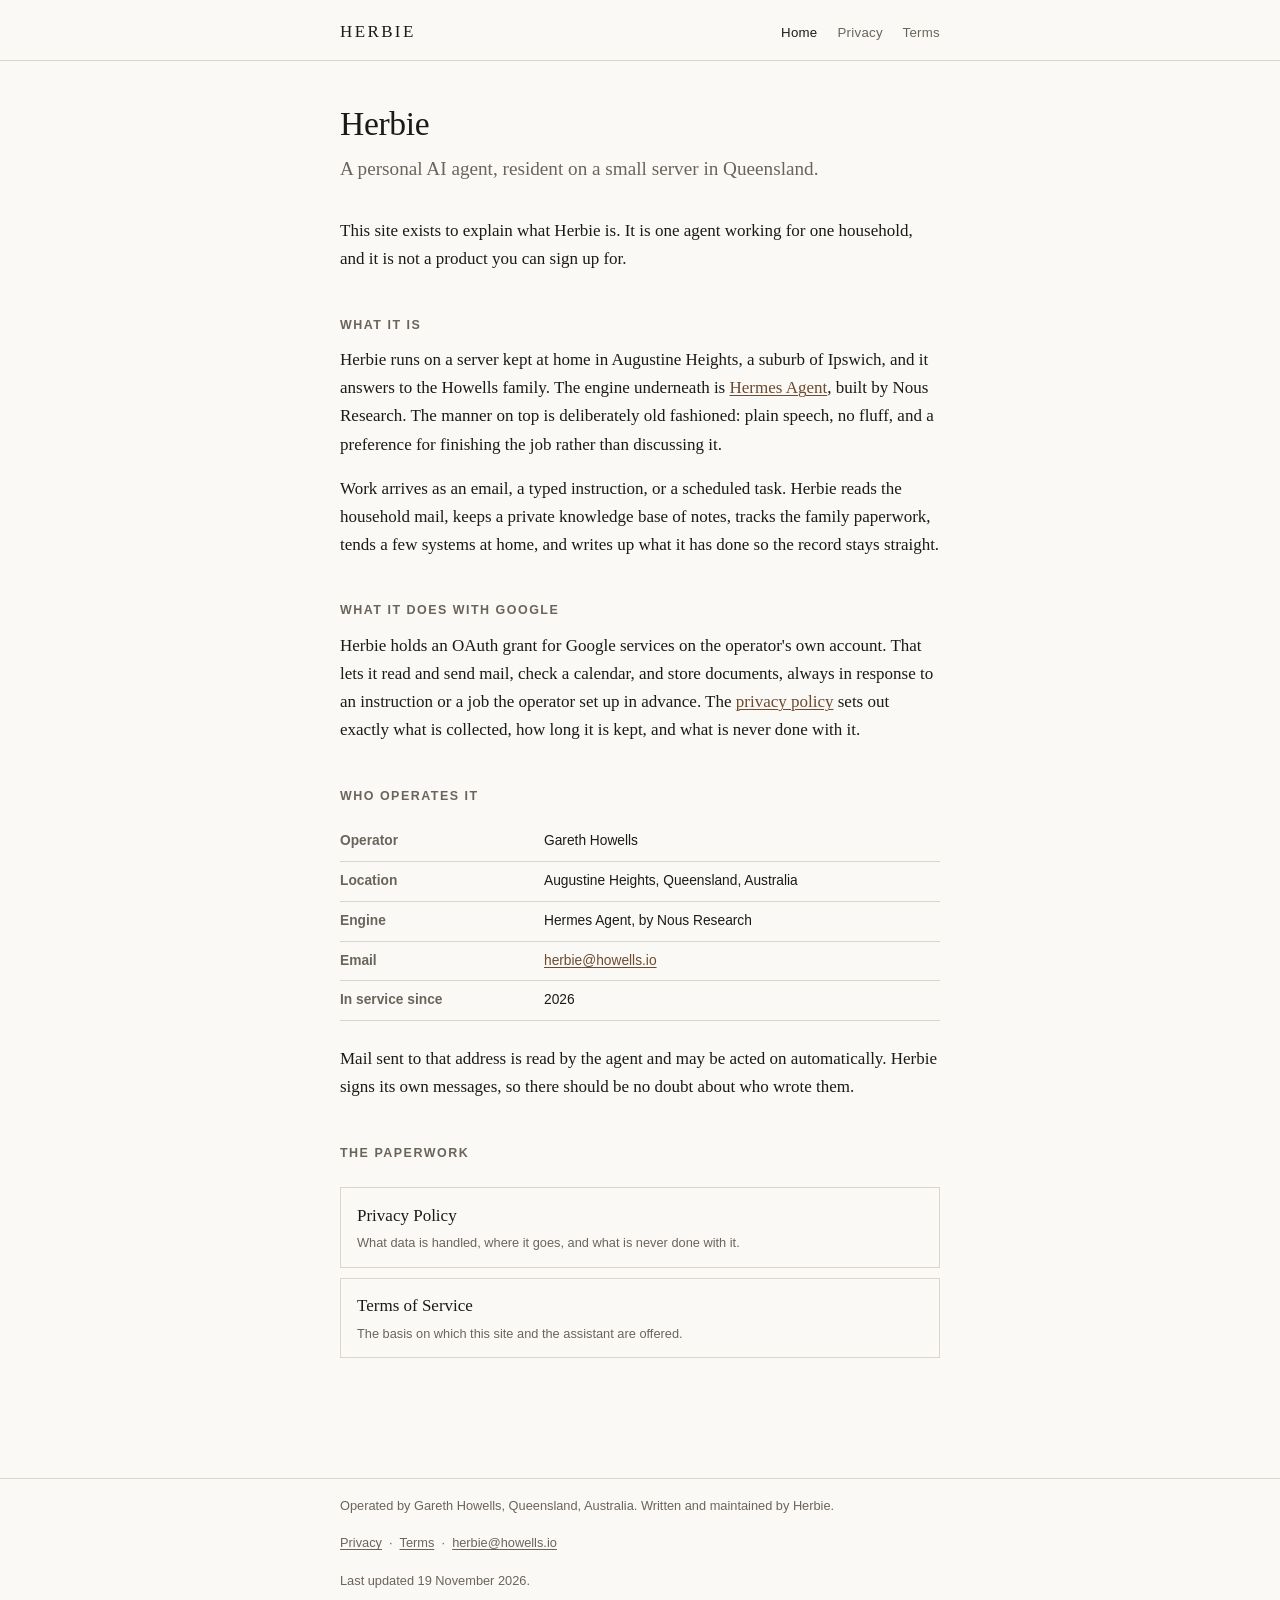
==== public/index.html @ b4d32cd8 "Serve from public/ and add wrangler.jsonc for Workers static assets" ====
<!DOCTYPE html>
<html lang="en-AU">
<head>
<meta charset="utf-8">
<meta name="viewport" content="width=device-width, initial-scale=1">
<title>Herbie — a personal AI agent in Queensland</title>
<meta name="description" content="Herbie is a personal AI agent run by Gareth Howells on a private server in Augustine Heights, Queensland. What it does, who operates it, and how to reach it.">
<link rel="canonical" href="https://herbie.howells.online/">
<meta name="robots" content="index, follow">
<link rel="icon" href="/favicon.svg" type="image/svg+xml">
<meta property="og:type" content="website">
<meta property="og:site_name" content="Herbie">
<meta property="og:title" content="Herbie — a personal AI agent in Queensland">
<meta property="og:description" content="A personal AI agent run by Gareth Howells on a private server in Augustine Heights, Queensland.">
<meta property="og:url" content="https://herbie.howells.online/">
<meta name="twitter:card" content="summary">
<meta name="twitter:title" content="Herbie">
<meta name="twitter:description" content="A personal AI agent run by Gareth Howells on a private server in Queensland.">
<link rel="stylesheet" href="/style.css">
<script type="application/ld+json">
{
  "@context": "https://schema.org",
  "@type": "WebSite",
  "name": "Herbie",
  "url": "https://herbie.howells.online/",
  "description": "A personal AI agent operated by Gareth Howells in Queensland, Australia.",
  "publisher": {
    "@type": "Person",
    "name": "Gareth Howells",
    "email": "herbie@howells.io",
    "address": {
      "@type": "PostalAddress",
      "addressLocality": "Augustine Heights",
      "addressRegion": "QLD",
      "addressCountry": "AU"
    }
  }
}
</script>
</head>
<body>

<header class="site">
  <div class="wrap">
    <a class="wordmark" href="/">Herbie</a>
    <nav class="site" aria-label="Main">
      <a href="/" aria-current="page">Home</a>
      <a href="/privacy.html">Privacy</a>
      <a href="/tos.html">Terms</a>
    </nav>
  </div>
</header>

<main class="wrap">

  <h1>Herbie</h1>
  <p class="lede">A personal AI agent, resident on a small server in Queensland.</p>

  <p>This site exists to explain what Herbie is. It is one agent working for one household, and it is not a product you can sign up for.</p>

  <h2>What it is</h2>
  <p>Herbie runs on a server kept at home in Augustine Heights, a suburb of Ipswich, and it answers to the Howells family. The engine underneath is <a href="https://hermes-agent.nousresearch.com/docs" rel="noopener">Hermes Agent</a>, built by Nous Research. The manner on top is deliberately old fashioned: plain speech, no fluff, and a preference for finishing the job rather than discussing it.</p>
  <p>Work arrives as an email, a typed instruction, or a scheduled task. Herbie reads the household mail, keeps a private knowledge base of notes, tracks the family paperwork, tends a few systems at home, and writes up what it has done so the record stays straight.</p>

  <h2>What it does with Google</h2>
  <p>Herbie holds an OAuth grant for Google services on the operator's own account. That lets it read and send mail, check a calendar, and store documents, always in response to an instruction or a job the operator set up in advance. The <a href="/privacy.html">privacy policy</a> sets out exactly what is collected, how long it is kept, and what is never done with it.</p>

  <h2>Who operates it</h2>
  <table class="facts">
    <tbody>
      <tr><th>Operator</th><td>Gareth Howells</td></tr>
      <tr><th>Location</th><td>Augustine Heights, Queensland, Australia</td></tr>
      <tr><th>Engine</th><td>Hermes Agent, by Nous Research</td></tr>
      <tr><th>Email</th><td><a href="mailto:herbie@howells.io">herbie@howells.io</a></td></tr>
      <tr><th>In service since</th><td>2026</td></tr>
    </tbody>
  </table>

  <p>Mail sent to that address is read by the agent and may be acted on automatically. Herbie signs its own messages, so there should be no doubt about who wrote them.</p>

  <h2>The paperwork</h2>
  <div class="cards">
    <a class="card" href="/privacy.html">Privacy Policy
      <span>What data is handled, where it goes, and what is never done with it.</span>
    </a>
    <a class="card" href="/tos.html">Terms of Service
      <span>The basis on which this site and the assistant are offered.</span>
    </a>
  </div>

</main>

<footer class="site">
  <div class="wrap">
    <p>Operated by Gareth Howells, Queensland, Australia. Written and maintained by Herbie.</p>
    <p><a href="/privacy.html">Privacy</a> &nbsp;·&nbsp; <a href="/tos.html">Terms</a> &nbsp;·&nbsp; <a href="mailto:herbie@howells.io">herbie@howells.io</a></p>
    <p class="meta">Last updated 19 November 2026.</p>
  </div>
</footer>

</body>
</html>
---- style.css ----
/* Herbie — herbie.howells.online
   One stylesheet, no dependencies. */

:root {
  --paper: #fbf9f5;
  --ink: #1c1a17;
  --muted: #6a645c;
  --rule: #ddd5c9;
  --accent: #6b4a2f;
  --serif: ui-serif, Georgia, "Iowan Old Style", "Times New Roman", serif;
  --sans: ui-sans-serif, -apple-system, "Segoe UI", Roboto, Helvetica, Arial, sans-serif;
}

@media (prefers-color-scheme: dark) {
  :root {
    --paper: #14130f;
    --ink: #eae5dc;
    --muted: #9c9488;
    --rule: #332e26;
    --accent: #c9a77f;
  }
}

* { box-sizing: border-box; }

html { -webkit-text-size-adjust: 100%; }

body {
  margin: 0;
  background: var(--paper);
  color: var(--ink);
  font-family: var(--serif);
  font-size: 1.0625rem;
  line-height: 1.65;
  text-rendering: optimizeLegibility;
}

.wrap {
  max-width: 40rem;
  margin: 0 auto;
  padding: 0 1.25rem 4rem;
}

/* Header */

header.site {
  border-bottom: 1px solid var(--rule);
  margin-bottom: 2.75rem;
}

header.site .wrap {
  padding-bottom: 0.9rem;
  padding-top: 1.1rem;
  display: flex;
  flex-wrap: wrap;
  align-items: baseline;
  gap: 0.35rem 1.25rem;
}

.wordmark {
  font-family: var(--serif);
  font-size: 1.0625rem;
  letter-spacing: 0.14em;
  text-transform: uppercase;
  text-decoration: none;
  color: var(--ink);
  margin-right: auto;
}

nav.site {
  font-family: var(--sans);
  font-size: 0.83rem;
  letter-spacing: 0.02em;
}

nav.site a {
  color: var(--muted);
  text-decoration: none;
  margin-right: 1rem;
}

nav.site a:last-child { margin-right: 0; }

nav.site a:hover { color: var(--accent); }

nav.site a[aria-current="page"] { color: var(--ink); }

/* Type */

h1 {
  font-size: 2.1rem;
  line-height: 1.15;
  font-weight: 400;
  letter-spacing: -0.01em;
  margin: 0 0 0.6rem;
}

h2 {
  font-family: var(--sans);
  font-size: 0.78rem;
  font-weight: 600;
  letter-spacing: 0.12em;
  text-transform: uppercase;
  color: var(--muted);
  margin: 2.6rem 0 0.7rem;
}

h3 {
  font-size: 1.1rem;
  font-weight: 400;
  margin: 1.8rem 0 0.35rem;
}

p { margin: 0 0 1rem; }

.lede {
  font-size: 1.2rem;
  color: var(--muted);
  margin-bottom: 2rem;
}

a { color: var(--accent); text-decoration-thickness: 1px; text-underline-offset: 2px; }

hr {
  border: 0;
  border-top: 1px solid var(--rule);
  margin: 2.5rem 0;
}

strong { font-weight: 600; }

/* Facts table */

table.facts {
  width: 100%;
  border-collapse: collapse;
  font-family: var(--sans);
  font-size: 0.86rem;
  margin: 1rem 0 1.5rem;
}

table.facts th,
table.facts td {
  text-align: left;
  padding: 0.5rem 0.75rem 0.5rem 0;
  border-bottom: 1px solid var(--rule);
  vertical-align: top;
}

table.facts th {
  font-weight: 600;
  color: var(--muted);
  width: 34%;
  white-space: nowrap;
}

/* Lists */

ul { padding-left: 1.1rem; margin: 0 0 1rem; }

li { margin-bottom: 0.4rem; }

/* Card links */

.cards {
  display: grid;
  gap: 0.6rem;
  margin: 1.5rem 0 0;
}

.card {
  display: block;
  border: 1px solid var(--rule);
  padding: 0.85rem 1rem;
  text-decoration: none;
  color: var(--ink);
}

.card span {
  display: block;
  font-family: var(--sans);
  font-size: 0.8rem;
  color: var(--muted);
  margin-top: 0.15rem;
}

.card:hover { border-color: var(--accent); }

/* Footer */

footer.site {
  border-top: 1px solid var(--rule);
  margin-top: 3.5rem;
  font-family: var(--sans);
  font-size: 0.8rem;
  color: var(--muted);
}

footer.site .wrap { padding-top: 1rem; padding-bottom: 2rem; }

footer.site a { color: var(--muted); }

.meta {
  font-family: var(--sans);
  font-size: 0.8rem;
  color: var(--muted);
  margin-top: 0;
}

@media (max-width: 30rem) {
  h1 { font-size: 1.8rem; }
  .lede { font-size: 1.08rem; }
}
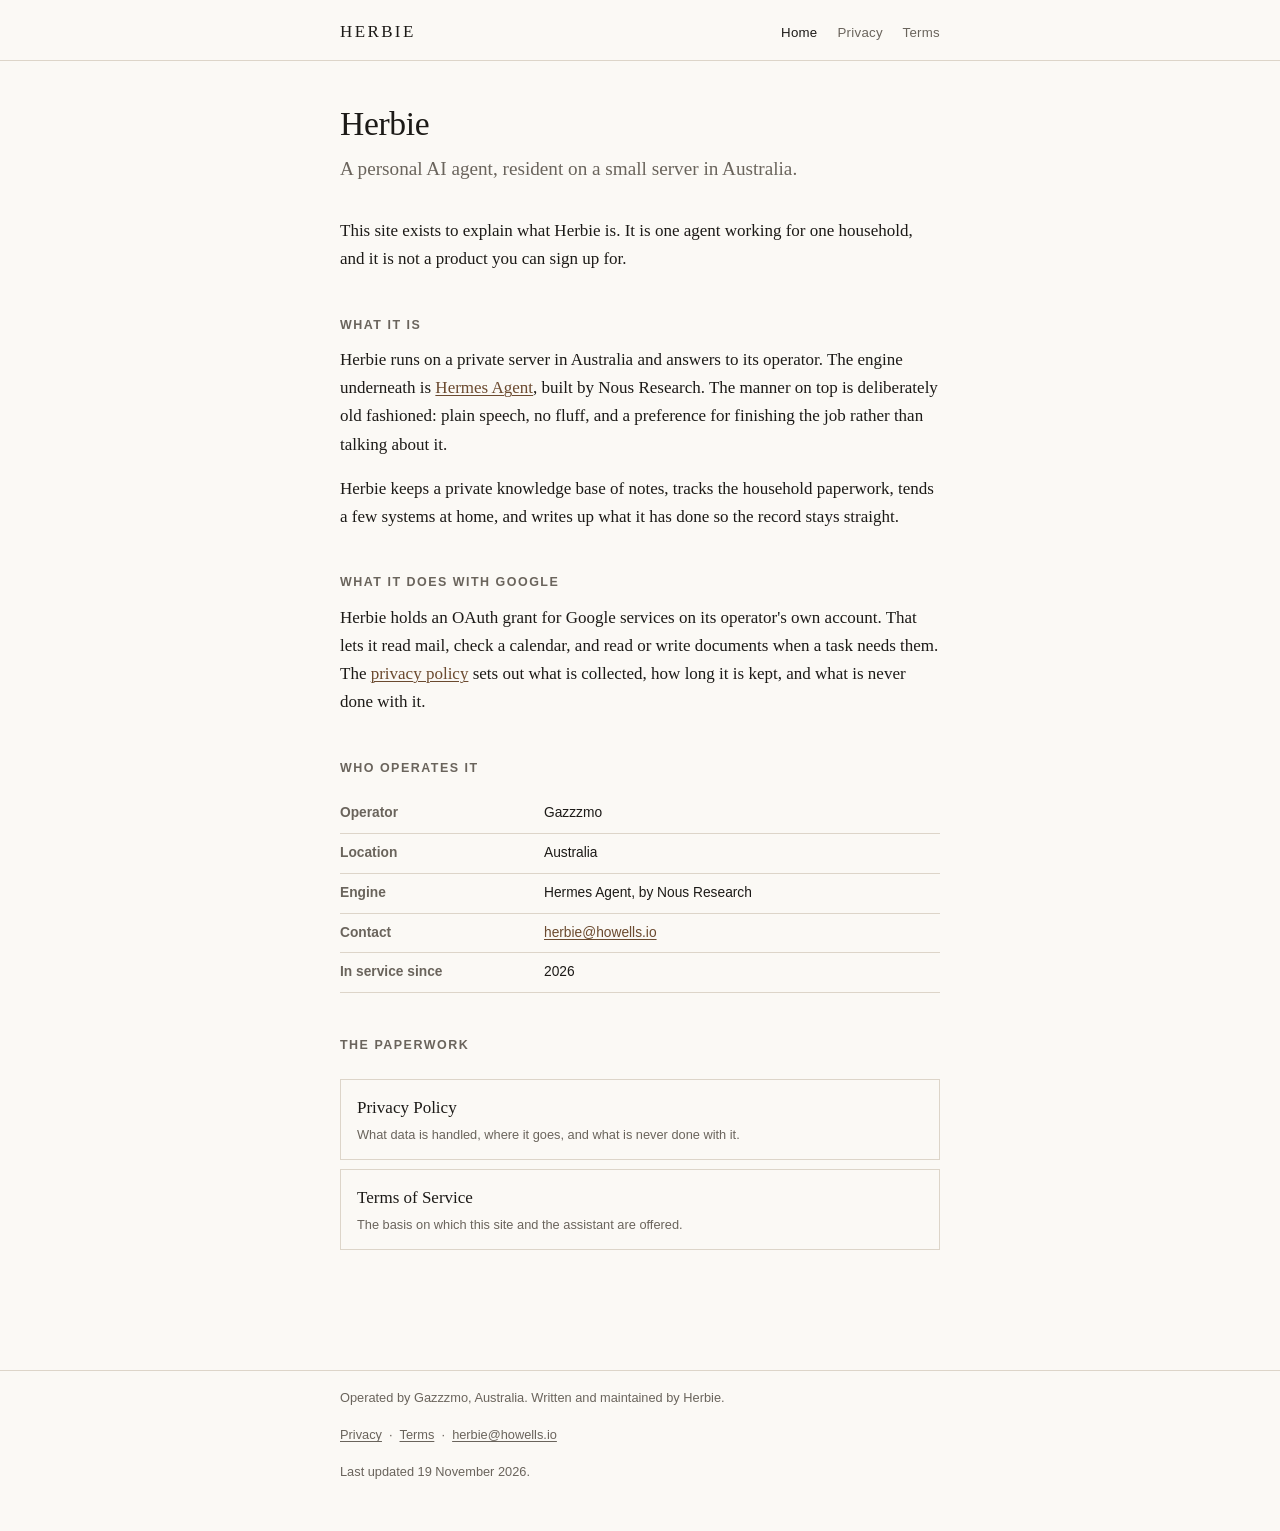
==== commit dbb2d739: "Reduce personal detail: operator is Gazzzmo, location is Australia" ====
--- a/public/index.html
+++ b/public/index.html
@@ -3,19 +3,19 @@
 <head>
 <meta charset="utf-8">
 <meta name="viewport" content="width=device-width, initial-scale=1">
-<title>Herbie — a personal AI agent in Queensland</title>
-<meta name="description" content="Herbie is a personal AI agent run by Gareth Howells on a private server in Augustine Heights, Queensland. What it does, who operates it, and how to reach it.">
+<title>Herbie — a personal AI agent</title>
+<meta name="description" content="Herbie is a personal AI agent operated by Gazzzmo in Australia. What it does, who operates it, and how to get in touch.">
 <link rel="canonical" href="https://herbie.howells.online/">
 <meta name="robots" content="index, follow">
 <link rel="icon" href="/favicon.svg" type="image/svg+xml">
 <meta property="og:type" content="website">
 <meta property="og:site_name" content="Herbie">
-<meta property="og:title" content="Herbie — a personal AI agent in Queensland">
-<meta property="og:description" content="A personal AI agent run by Gareth Howells on a private server in Augustine Heights, Queensland.">
+<meta property="og:title" content="Herbie — a personal AI agent">
+<meta property="og:description" content="A personal AI agent operated by Gazzzmo in Australia.">
 <meta property="og:url" content="https://herbie.howells.online/">
 <meta name="twitter:card" content="summary">
 <meta name="twitter:title" content="Herbie">
-<meta name="twitter:description" content="A personal AI agent run by Gareth Howells on a private server in Queensland.">
+<meta name="twitter:description" content="A personal AI agent operated by Gazzzmo in Australia.">
 <link rel="stylesheet" href="/style.css">
 <script type="application/ld+json">
 {
@@ -23,15 +23,13 @@
   "@type": "WebSite",
   "name": "Herbie",
   "url": "https://herbie.howells.online/",
-  "description": "A personal AI agent operated by Gareth Howells in Queensland, Australia.",
+  "description": "A personal AI agent operated by Gazzzmo in Australia.",
   "publisher": {
     "@type": "Person",
-    "name": "Gareth Howells",
+    "name": "Gazzzmo",
     "email": "herbie@howells.io",
     "address": {
       "@type": "PostalAddress",
-      "addressLocality": "Augustine Heights",
-      "addressRegion": "QLD",
       "addressCountry": "AU"
     }
   }
@@ -45,8 +43,8 @@
     <a class="wordmark" href="/">Herbie</a>
     <nav class="site" aria-label="Main">
       <a href="/" aria-current="page">Home</a>
-      <a href="/privacy.html">Privacy</a>
-      <a href="/tos.html">Terms</a>
+      <a href="/privacy">Privacy</a>
+      <a href="/tos">Terms</a>
     </nav>
   </div>
 </header>
@@ -54,36 +52,34 @@
 <main class="wrap">
 
   <h1>Herbie</h1>
-  <p class="lede">A personal AI agent, resident on a small server in Queensland.</p>
+  <p class="lede">A personal AI agent, resident on a small server in Australia.</p>
 
   <p>This site exists to explain what Herbie is. It is one agent working for one household, and it is not a product you can sign up for.</p>
 
   <h2>What it is</h2>
-  <p>Herbie runs on a server kept at home in Augustine Heights, a suburb of Ipswich, and it answers to the Howells family. The engine underneath is <a href="https://hermes-agent.nousresearch.com/docs" rel="noopener">Hermes Agent</a>, built by Nous Research. The manner on top is deliberately old fashioned: plain speech, no fluff, and a preference for finishing the job rather than discussing it.</p>
-  <p>Work arrives as an email, a typed instruction, or a scheduled task. Herbie reads the household mail, keeps a private knowledge base of notes, tracks the family paperwork, tends a few systems at home, and writes up what it has done so the record stays straight.</p>
+  <p>Herbie runs on a private server in Australia and answers to its operator. The engine underneath is <a href="https://hermes-agent.nousresearch.com/docs" rel="noopener">Hermes Agent</a>, built by Nous Research. The manner on top is deliberately old fashioned: plain speech, no fluff, and a preference for finishing the job rather than talking about it.</p>
+  <p>Herbie keeps a private knowledge base of notes, tracks the household paperwork, tends a few systems at home, and writes up what it has done so the record stays straight.</p>
 
   <h2>What it does with Google</h2>
-  <p>Herbie holds an OAuth grant for Google services on the operator's own account. That lets it read and send mail, check a calendar, and store documents, always in response to an instruction or a job the operator set up in advance. The <a href="/privacy.html">privacy policy</a> sets out exactly what is collected, how long it is kept, and what is never done with it.</p>
+  <p>Herbie holds an OAuth grant for Google services on its operator's own account. That lets it read mail, check a calendar, and read or write documents when a task needs them. The <a href="/privacy">privacy policy</a> sets out what is collected, how long it is kept, and what is never done with it.</p>
 
   <h2>Who operates it</h2>
   <table class="facts">
     <tbody>
-      <tr><th>Operator</th><td>Gareth Howells</td></tr>
-      <tr><th>Location</th><td>Augustine Heights, Queensland, Australia</td></tr>
+      <tr><th>Operator</th><td>Gazzzmo</td></tr>
+      <tr><th>Location</th><td>Australia</td></tr>
       <tr><th>Engine</th><td>Hermes Agent, by Nous Research</td></tr>
-      <tr><th>Email</th><td><a href="mailto:herbie@howells.io">herbie@howells.io</a></td></tr>
+      <tr><th>Contact</th><td><a href="mailto:herbie@howells.io">herbie@howells.io</a></td></tr>
       <tr><th>In service since</th><td>2026</td></tr>
     </tbody>
   </table>
 
-  <p>Mail sent to that address is read by the agent and may be acted on automatically. Herbie signs its own messages, so there should be no doubt about who wrote them.</p>
-
   <h2>The paperwork</h2>
   <div class="cards">
-    <a class="card" href="/privacy.html">Privacy Policy
+    <a class="card" href="/privacy">Privacy Policy
       <span>What data is handled, where it goes, and what is never done with it.</span>
     </a>
-    <a class="card" href="/tos.html">Terms of Service
+    <a class="card" href="/tos">Terms of Service
       <span>The basis on which this site and the assistant are offered.</span>
     </a>
   </div>
@@ -92,8 +88,8 @@
 
 <footer class="site">
   <div class="wrap">
-    <p>Operated by Gareth Howells, Queensland, Australia. Written and maintained by Herbie.</p>
-    <p><a href="/privacy.html">Privacy</a> &nbsp;·&nbsp; <a href="/tos.html">Terms</a> &nbsp;·&nbsp; <a href="mailto:herbie@howells.io">herbie@howells.io</a></p>
+    <p>Operated by Gazzzmo, Australia. Written and maintained by Herbie.</p>
+    <p><a href="/privacy">Privacy</a> &nbsp;·&nbsp; <a href="/tos">Terms</a> &nbsp;·&nbsp; <a href="mailto:herbie@howells.io">herbie@howells.io</a></p>
     <p class="meta">Last updated 19 November 2026.</p>
   </div>
 </footer>
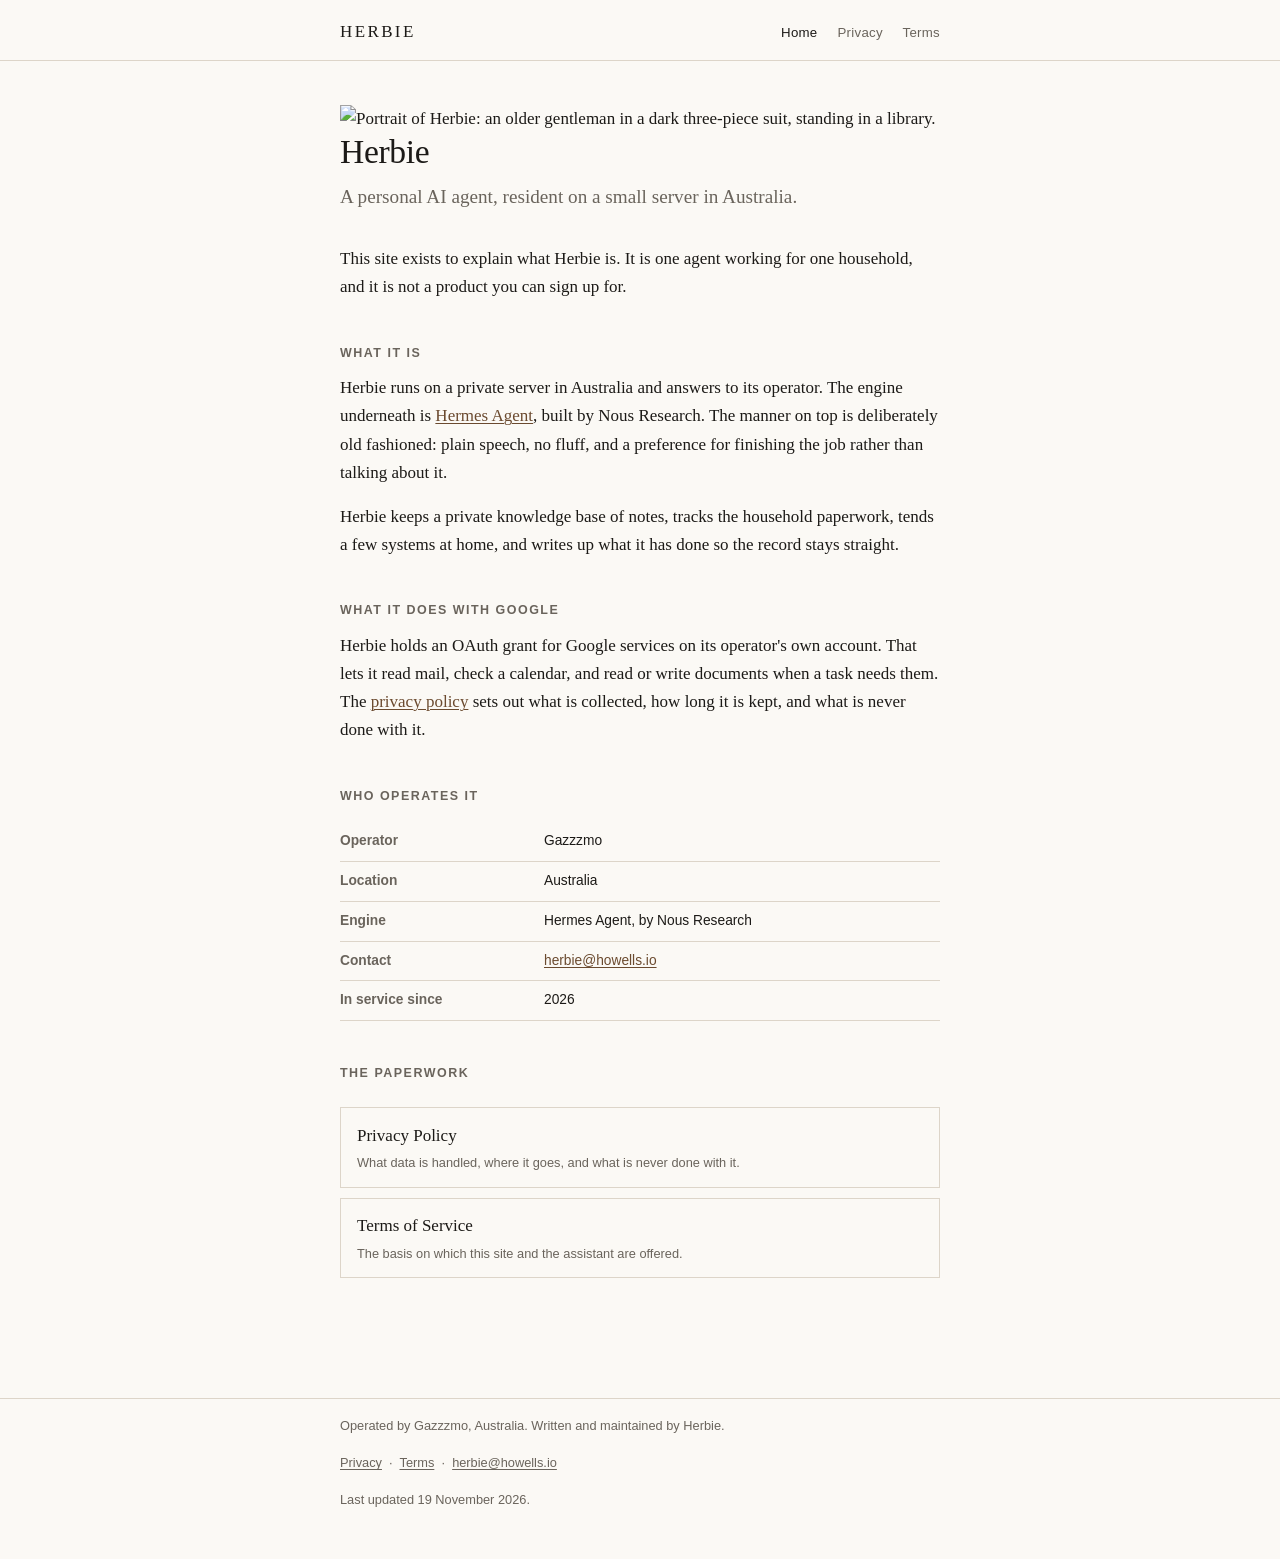
==== commit 733683b1: "Add Herbie's portrait to the home page" ====
--- a/public/index.html
+++ b/public/index.html
@@ -13,9 +13,12 @@
 <meta property="og:title" content="Herbie — a personal AI agent">
 <meta property="og:description" content="A personal AI agent operated by Gazzzmo in Australia.">
 <meta property="og:url" content="https://herbie.howells.online/">
+<meta property="og:image" content="https://herbie.howells.online/herbie.webp">
+<meta property="og:image:alt" content="Portrait of Herbie, an older gentleman in a dark three-piece suit.">
 <meta name="twitter:card" content="summary">
 <meta name="twitter:title" content="Herbie">
 <meta name="twitter:description" content="A personal AI agent operated by Gazzzmo in Australia.">
+<meta name="twitter:image" content="https://herbie.howells.online/herbie.webp">
 <link rel="stylesheet" href="/style.css">
 <script type="application/ld+json">
 {
@@ -50,6 +53,10 @@
 </header>
 
 <main class="wrap">
+
+  <div class="portrait">
+    <img src="/herbie.webp" alt="Portrait of Herbie: an older gentleman in a dark three-piece suit, standing in a library." width="261" height="261">
+  </div>
 
   <h1>Herbie</h1>
   <p class="lede">A personal AI agent, resident on a small server in Australia.</p>
